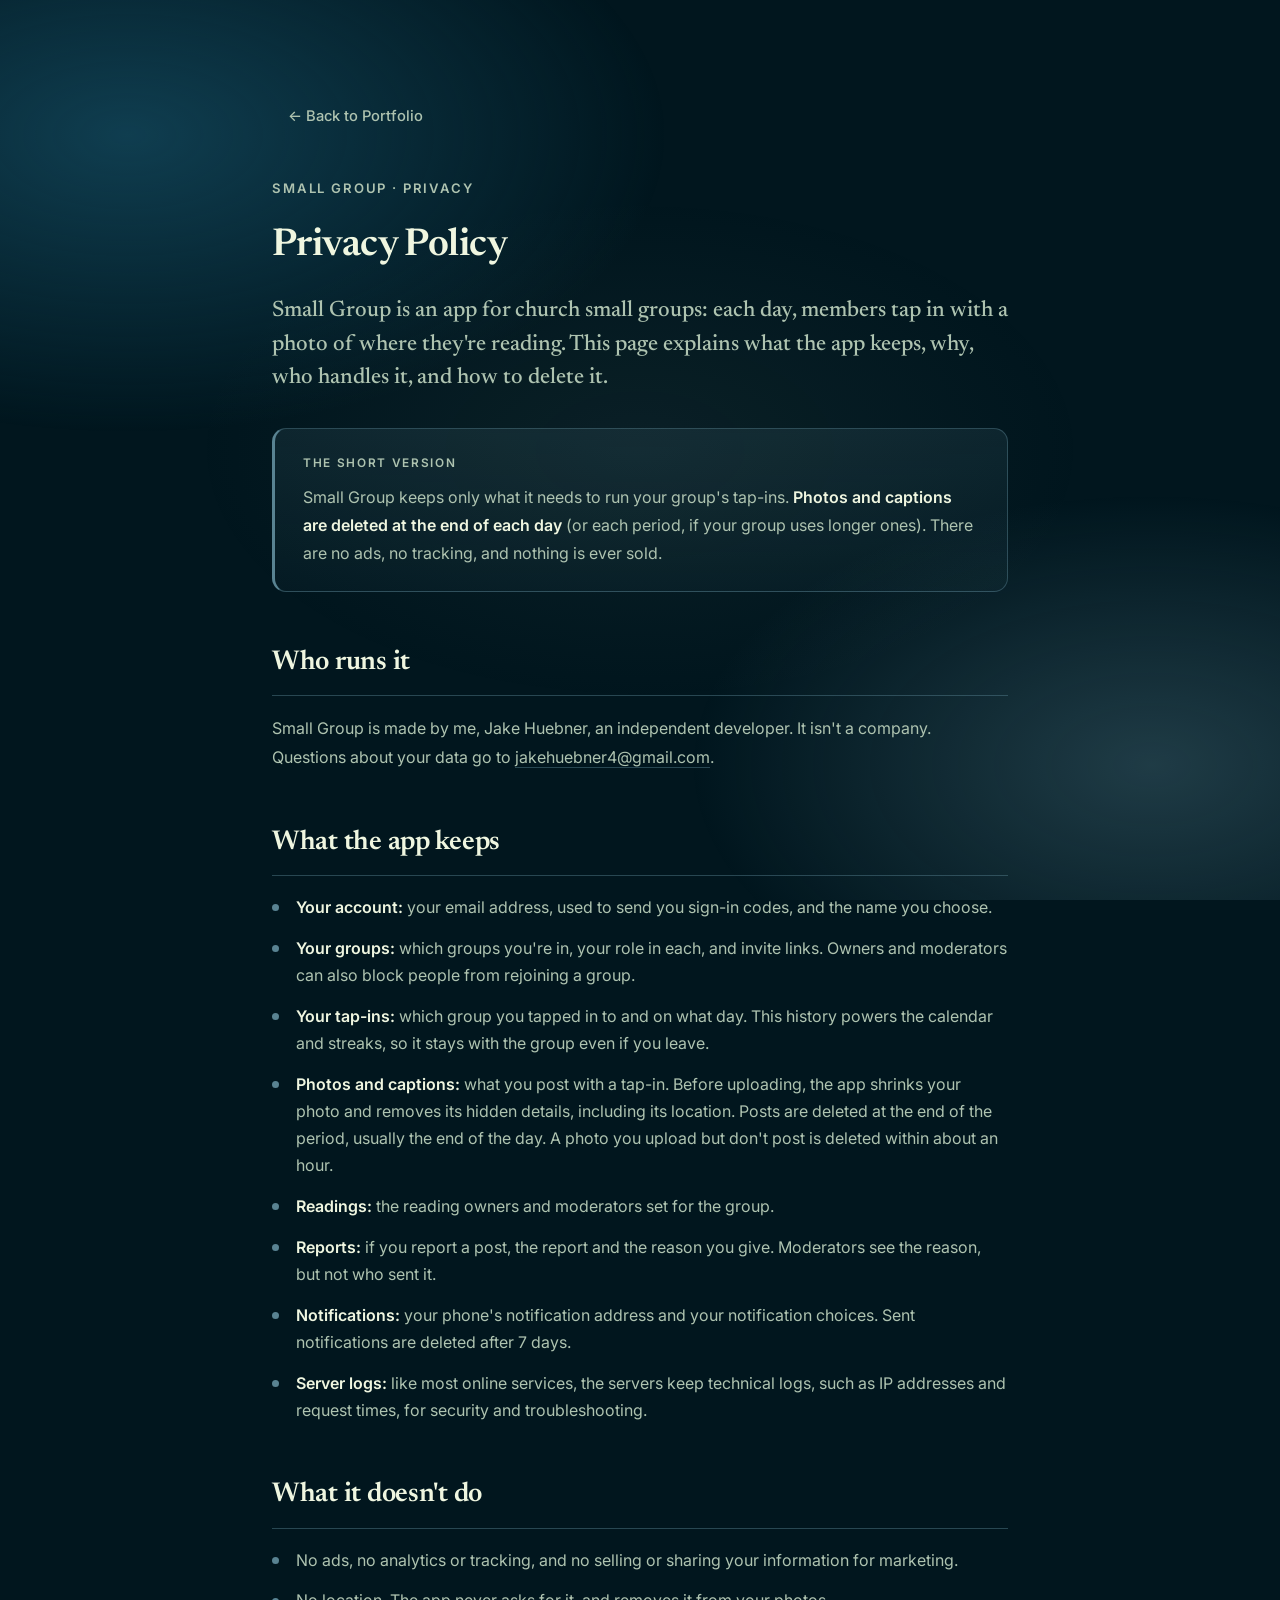
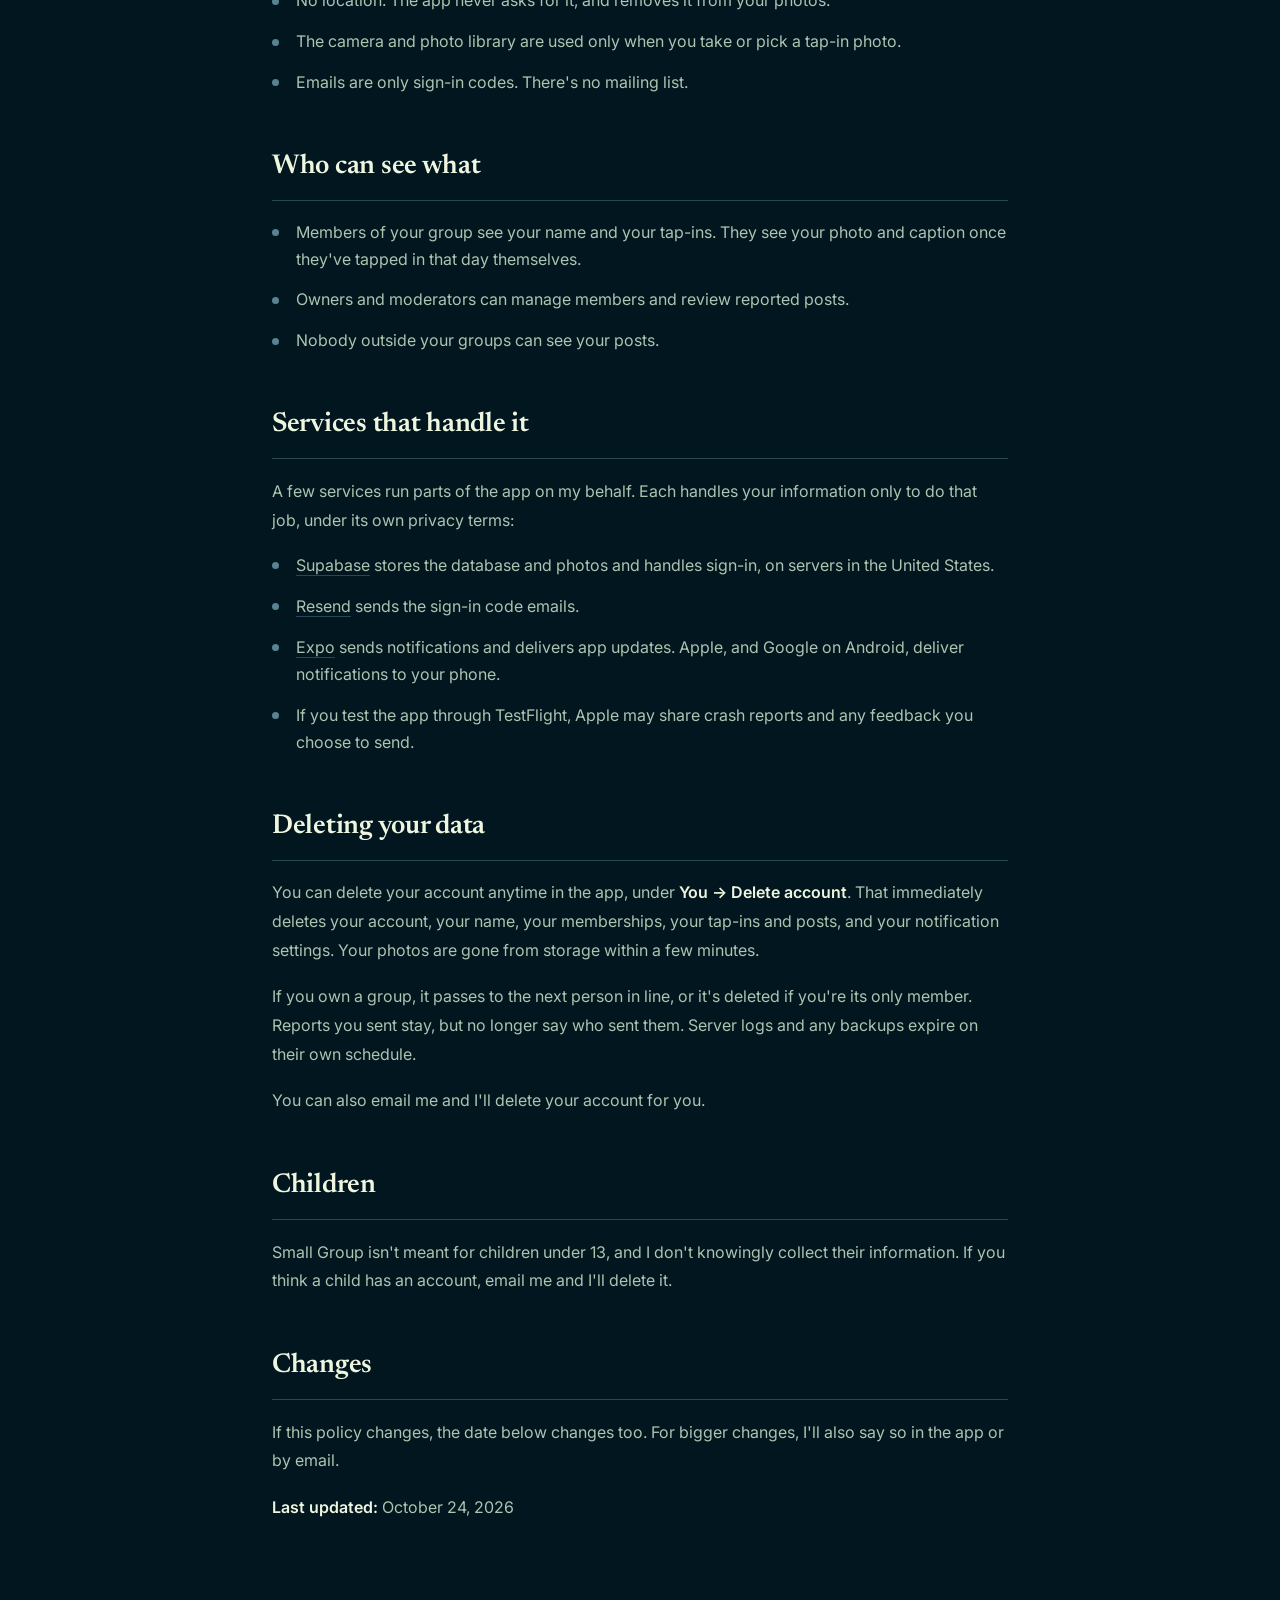
==== small-group/privacy/index.html @ 746203f9 "Add the Small Group privacy policy" ====
<!DOCTYPE html>
<html lang="en">
    <head>
        <meta charset="UTF-8">
        <meta name="viewport" content="width=device-width, initial-scale=1.0">
        <meta name="theme-color" content="#01161E">
        <link rel="icon" type="image/svg+xml" href="../../assets/favicon.svg">

        <title>Small Group Privacy Policy | Jake Huebner</title>
        <meta name="description" content="What the Small Group app keeps, why, who handles it, and how to delete it.">
        <link rel="canonical" href="https://jakeahuebner.com/small-group/privacy/">

        <link rel="preconnect" href="https://fonts.googleapis.com">
        <link rel="preconnect" href="https://fonts.gstatic.com" crossorigin>
        <link href="https://fonts.googleapis.com/css2?family=Inter:wght@300;400;500;600;700&family=Newsreader:opsz,wght@6..72,500;6..72,600;6..72,700&display=swap" rel="stylesheet">

        <link rel="stylesheet" href="../../style.css?v=4">
    </head>

    <body>
        <div class="project-page fade-in">
            <a href="../../index.html" class="back-link">&#8592; Back to Portfolio</a>

            <p class="project-eyebrow">Small Group &middot; Privacy</p>
            <h1 class="project-page-title">Privacy Policy</h1>

            <p class="project-lead">
                Small Group is an app for church small groups: each day, members tap in with a
                photo of where they're reading. This page explains what the app keeps, why,
                who handles it, and how to delete it.
            </p>

            <div class="callout">
                <span class="callout-label">The short version</span>
                <p>
                    Small Group keeps only what it needs to run your group's tap-ins.
                    <strong>Photos and captions are deleted at the end of each day</strong>
                    (or each period, if your group uses longer ones). There are no ads, no
                    tracking, and nothing is ever sold.
                </p>
            </div>

            <section class="project-section">
                <h2>Who runs it</h2>
                <p>
                    Small Group is made by me, Jake Huebner, an independent developer. It isn't
                    a company. Questions about your data go to
                    <a href="mailto:jakehuebner4@gmail.com">jakehuebner4@gmail.com</a>.
                </p>
            </section>

            <section class="project-section">
                <h2>What the app keeps</h2>
                <ul class="project-list">
                    <li><strong>Your account:</strong> your email address, used to send you sign-in codes, and the name you choose.</li>
                    <li><strong>Your groups:</strong> which groups you're in, your role in each, and invite links. Owners and moderators can also block people from rejoining a group.</li>
                    <li><strong>Your tap-ins:</strong> which group you tapped in to and on what day. This history powers the calendar and streaks, so it stays with the group even if you leave.</li>
                    <li><strong>Photos and captions:</strong> what you post with a tap-in. Before uploading, the app shrinks your photo and removes its hidden details, including its location. Posts are deleted at the end of the period, usually the end of the day. A photo you upload but don't post is deleted within about an hour.</li>
                    <li><strong>Readings:</strong> the reading owners and moderators set for the group.</li>
                    <li><strong>Reports:</strong> if you report a post, the report and the reason you give. Moderators see the reason, but not who sent it.</li>
                    <li><strong>Notifications:</strong> your phone's notification address and your notification choices. Sent notifications are deleted after 7 days.</li>
                    <li><strong>Server logs:</strong> like most online services, the servers keep technical logs, such as IP addresses and request times, for security and troubleshooting.</li>
                </ul>
            </section>

            <section class="project-section">
                <h2>What it doesn't do</h2>
                <ul class="project-list">
                    <li>No ads, no analytics or tracking, and no selling or sharing your information for marketing.</li>
                    <li>No location. The app never asks for it, and removes it from your photos.</li>
                    <li>The camera and photo library are used only when you take or pick a tap-in photo.</li>
                    <li>Emails are only sign-in codes. There's no mailing list.</li>
                </ul>
            </section>

            <section class="project-section">
                <h2>Who can see what</h2>
                <ul class="project-list">
                    <li>Members of your group see your name and your tap-ins. They see your photo and caption once they've tapped in that day themselves.</li>
                    <li>Owners and moderators can manage members and review reported posts.</li>
                    <li>Nobody outside your groups can see your posts.</li>
                </ul>
            </section>

            <section class="project-section">
                <h2>Services that handle it</h2>
                <p>
                    A few services run parts of the app on my behalf. Each handles your
                    information only to do that job, under its own privacy terms:
                </p>
                <ul class="project-list">
                    <li><a href="https://supabase.com/privacy" target="_blank" rel="noopener noreferrer">Supabase</a> stores the database and photos and handles sign-in, on servers in the United States.</li>
                    <li><a href="https://resend.com/legal/privacy-policy" target="_blank" rel="noopener noreferrer">Resend</a> sends the sign-in code emails.</li>
                    <li><a href="https://expo.dev/privacy" target="_blank" rel="noopener noreferrer">Expo</a> sends notifications and delivers app updates. Apple, and Google on Android, deliver notifications to your phone.</li>
                    <li>If you test the app through TestFlight, Apple may share crash reports and any feedback you choose to send.</li>
                </ul>
            </section>

            <section class="project-section">
                <h2>Deleting your data</h2>
                <p>
                    You can delete your account anytime in the app, under <strong>You &rarr;
                    Delete account</strong>. That immediately deletes your account, your name,
                    your memberships, your tap-ins and posts, and your notification settings.
                    Your photos are gone from storage within a few minutes.
                </p>
                <p>
                    If you own a group, it passes to the next person in line, or it's deleted if
                    you're its only member. Reports you sent stay, but no longer say who sent
                    them. Server logs and any backups expire on their own schedule.
                </p>
                <p>
                    You can also email me and I'll delete your account for you.
                </p>
            </section>

            <section class="project-section">
                <h2>Children</h2>
                <p>
                    Small Group isn't meant for children under 13, and I don't knowingly collect
                    their information. If you think a child has an account, email me and I'll
                    delete it.
                </p>
            </section>

            <section class="project-section">
                <h2>Changes</h2>
                <p>
                    If this policy changes, the date below changes too. For bigger changes, I'll
                    also say so in the app or by email.
                </p>
                <p><strong>Last updated:</strong> October 24, 2026</p>
            </section>
        </div>
    </body>
</html>
---- style.css ----
/* ===== OCEAN SERENITY PALETTE ===== */

:root
{
    --ink-black: #01161E;
    --dark-teal: #124559;
    --air-force-blue: #598392;
    --ash-grey: #AEC3B0;
    --beige: #EFF6E0;

    --bg-primary: var(--ink-black);
    --bg-surface: var(--dark-teal);
    --bg-elevated: #1a567a;
    --border-subtle: rgba(89, 131, 146, 0.45);
    --border-strong: var(--air-force-blue);

    --text-primary: var(--beige);
    --text-secondary: var(--ash-grey);
    --text-muted: #7a9298;

    --accent: var(--air-force-blue);
    --accent-soft: var(--ash-grey);
    --accent-glow: rgba(89, 131, 146, 0.35);
    --accent-soft-glow: rgba(174, 195, 176, 0.22);

    --font-heading: 'Newsreader', Georgia, serif;
    --font-body: 'Inter', system-ui, sans-serif;

    --radius: 14px;
    --radius-sm: 8px;
    --transition: 0.35s cubic-bezier(0.4, 0, 0.2, 1);
}

/* ===== RESET ===== */

*,
*::before,
*::after
{
    margin: 0;
    padding: 0;
    box-sizing: border-box;
}

html
{
    scroll-behavior: smooth;
    scroll-padding-top: 80px;
}

body
{
    font-family: var(--font-body);
    background-color: var(--bg-primary);
    color: var(--text-primary);
    line-height: 1.7;
    overflow-x: hidden;
    -webkit-font-smoothing: antialiased;
}

/* Painterly background — Ocean Serenity washes flowing across the page */
body::before
{
    content: '';
    position: fixed;
    inset: 0;
    pointer-events: none;
    z-index: 0;
    background-image:
        radial-gradient(ellipse 70% 55% at 10% 15%, rgba(18, 69, 89, 0.85) 0%, transparent 60%),
        radial-gradient(ellipse 60% 50% at 90% 85%, rgba(89, 131, 146, 0.35) 0%, transparent 60%),
        radial-gradient(ellipse 50% 40% at 50% 50%, rgba(174, 195, 176, 0.06) 0%, transparent 70%);
}

body > *
{
    position: relative;
    z-index: 1;
}

::selection
{
    background: rgba(174, 195, 176, 0.25);
    color: var(--beige);
}

/* ===== SCROLL PROGRESS BAR ===== */

#scrollProgress
{
    position: fixed;
    top: 0;
    left: 0;
    height: 2px;
    width: 0%;
    background: var(--air-force-blue);
    z-index: 1001;
    pointer-events: none;
}

/* ===== NAVIGATION ===== */

header
{
    z-index: 1000;
}

#navbar
{
    position: fixed;
    top: 0;
    left: 0;
    right: 0;
    z-index: 1000;
    display: flex;
    align-items: center;
    justify-content: space-between;
    padding: 1.1rem 2rem;
    background: rgba(1, 22, 30, 0.65);
    backdrop-filter: blur(18px) saturate(140%);
    -webkit-backdrop-filter: blur(18px) saturate(140%);
    border-bottom: 1px solid transparent;
    transition: var(--transition);
}

.nav-logo
{
    font-family: var(--font-heading);
    font-size: 1.4rem;
    font-weight: 600;
    color: var(--ash-grey);
    text-decoration: none;
    letter-spacing: 0.02em;
}

.nav-logo:hover
{
    color: var(--beige);
}

.nav-links
{
    display: flex;
    gap: 0.25rem;
    align-items: center;
}

.nav-link
{
    color: var(--text-secondary);
    text-decoration: none;
    padding: 0.5rem 1rem;
    border-radius: var(--radius-sm);
    font-size: 0.88rem;
    font-weight: 500;
    letter-spacing: 0.02em;
    transition: var(--transition);
    position: relative;
}

.nav-link:hover,
.nav-link.active
{
    color: var(--text-primary);
}

.nav-link.active::after
{
    content: '';
    position: absolute;
    bottom: 0;
    left: 50%;
    transform: translateX(-50%);
    width: 22px;
    height: 2px;
    background: var(--accent-soft);
    border-radius: 1px;
}

.nav-cta
{
    margin-left: 0.5rem;
    padding: 0.5rem 1rem;
    border: 1px solid var(--border-strong);
    border-radius: var(--radius-sm);
    color: var(--text-primary);
    font-size: 0.85rem;
}

.nav-cta:hover
{
    border-color: var(--accent-soft);
    color: var(--accent-soft);
    background: rgba(174, 195, 176, 0.06);
}

.nav-toggle
{
    display: none;
    flex-direction: column;
    gap: 5px;
    background: none;
    border: none;
    cursor: pointer;
    padding: 5px;
}

.nav-toggle span
{
    display: block;
    width: 25px;
    height: 2px;
    background: var(--text-primary);
    border-radius: 2px;
    transition: var(--transition);
}

/* ===== HERO / ABOUT (the opening section) ===== */

.hero
{
    min-height: 100vh;
    display: flex;
    align-items: center;
    justify-content: center;
    padding: 8rem 2rem 4rem;
    position: relative;
    overflow: hidden;
}

.hero-grid
{
    position: relative;
    z-index: 1;
    width: 100%;
    max-width: 1120px;
    display: grid;
    grid-template-columns: minmax(0, 1.4fr) minmax(0, 1fr);
    gap: 4rem;
    align-items: center;
}

.hero-content
{
    min-width: 0;
}

/* ===== HEADSHOT ===== */

.hero-photo
{
    display: flex;
    justify-content: center;
    align-items: center;
}

.hero-photo-frame
{
    position: relative;
    width: clamp(240px, 30vw, 340px);
    aspect-ratio: 1 / 1;
    border-radius: 50%;
    padding: 4px;
    background: var(--ash-grey);
    box-shadow: 0 24px 60px rgba(1, 22, 30, 0.55);
}

.hero-photo-img
{
    width: 100%;
    height: 100%;
    border-radius: 50%;
    display: block;
    object-fit: cover;
    background: var(--bg-elevated);
}

.hero-eyebrow
{
    font-family: var(--font-body);
    font-size: 1rem;
    color: var(--ash-grey);
    font-weight: 400;
    margin-bottom: 1rem;
    font-style: italic;
}

.hero-name
{
    font-family: var(--font-heading);
    font-size: clamp(3rem, 8.5vw, 5.5rem);
    font-weight: 600;
    line-height: 1.02;
    letter-spacing: -0.015em;
    color: var(--beige);
    margin-bottom: 0.5rem;
}

.hero-tagline
{
    font-family: var(--font-heading);
    font-size: clamp(1.5rem, 4vw, 2.2rem);
    font-weight: 500;
    line-height: 1.2;
    letter-spacing: -0.01em;
    color: var(--text-secondary);
    margin-bottom: 2rem;
}

.hero-tagline .accent
{
    color: var(--ash-grey);
    font-style: italic;
}

.hero-bio
{
    max-width: 620px;
    margin-bottom: 2.5rem;
}

.hero-bio p
{
    font-size: 1.05rem;
    color: var(--text-secondary);
    line-height: 1.75;
    margin-bottom: 1.1rem;
}

.hero-bio p:last-child
{
    margin-bottom: 0;
}

.hero-bio .highlight
{
    color: var(--text-primary);
    font-weight: 500;
}

.hero-cta
{
    display: flex;
    gap: 0.85rem;
    flex-wrap: wrap;
    align-items: center;
    margin-bottom: 1.75rem;
}

/* ===== HERO CONTACT STRIP ===== */

.hero-contact
{
    display: flex;
    align-items: center;
    flex-wrap: wrap;
    gap: 0.6rem 1rem;
    padding-top: 1.5rem;
    border-top: 1px solid var(--border-subtle);
    font-family: var(--font-body);
    font-size: 0.95rem;
}

.hero-contact-email,
.hero-contact-phone
{
    color: var(--text-secondary);
    text-decoration: none;
    border-bottom: 1px solid transparent;
    transition: var(--transition);
}

.hero-contact-email:hover,
.hero-contact-phone:hover
{
    color: var(--accent-soft);
    border-bottom-color: var(--accent-soft);
}

.hero-contact-sep
{
    color: var(--text-muted);
    opacity: 0.6;
}

.btn
{
    display: inline-flex;
    align-items: center;
    gap: 0.5rem;
    padding: 0.8rem 1.6rem;
    border-radius: var(--radius-sm);
    font-family: var(--font-body);
    font-size: 0.92rem;
    font-weight: 500;
    text-decoration: none;
    transition: var(--transition);
    cursor: pointer;
    border: 1px solid transparent;
    letter-spacing: 0.01em;
}

.btn-primary
{
    background: var(--accent);
    color: var(--beige);
    box-shadow: 0 4px 24px var(--accent-glow);
}

.btn-primary:hover
{
    background: var(--ash-grey);
    color: var(--ink-black);
    transform: translateY(-2px);
    box-shadow: 0 6px 28px var(--accent-soft-glow);
}

.btn-outline
{
    background: transparent;
    color: var(--text-primary);
    border-color: var(--border-strong);
}

.btn-outline:hover
{
    border-color: var(--accent-soft);
    color: var(--accent-soft);
    transform: translateY(-2px);
    background: rgba(174, 195, 176, 0.04);
}

.hero-socials
{
    display: flex;
    gap: 0.25rem;
    margin-left: auto;
}

.hero-socials a
{
    display: inline-flex;
    align-items: center;
    justify-content: center;
    width: 36px;
    height: 36px;
    border-radius: 50%;
    color: var(--text-secondary);
    transition: var(--transition);
}

.hero-socials a:hover
{
    color: var(--accent-soft);
    background: rgba(174, 195, 176, 0.10);
    transform: translateY(-2px);
}

/* faint horizon glow behind hero */
.hero::after
{
    content: '';
    position: absolute;
    bottom: -200px;
    left: 50%;
    transform: translateX(-50%);
    width: 900px;
    height: 500px;
    background: radial-gradient(ellipse at center, rgba(89, 131, 146, 0.22) 0%, transparent 65%);
    pointer-events: none;
    z-index: 0;
}

/* ===== SECTION SHARED ===== */

.section
{
    max-width: 980px;
    margin: 0 auto;
    padding: 6rem 2rem;
}

.section-title
{
    font-family: var(--font-heading);
    font-size: clamp(2rem, 4.5vw, 2.6rem);
    font-weight: 600;
    margin-bottom: 2.5rem;
    letter-spacing: -0.015em;
    color: var(--text-primary);
}

/* ===== SKILLS ===== */

.skills-intro
{
    color: var(--text-secondary);
    max-width: 620px;
    margin-bottom: 2.5rem;
    font-size: 1.02rem;
}

.skills-grid
{
    display: grid;
    grid-template-columns: repeat(2, 1fr);
    gap: 1.25rem;
}

.skill-card
{
    background: var(--bg-surface);
    border: 1px solid var(--border-subtle);
    border-radius: var(--radius);
    padding: 1.5rem 1.6rem;
    transition: var(--transition);
}

.skill-card:hover
{
    border-color: var(--border-strong);
    transform: translateY(-3px);
    box-shadow: 0 10px 30px rgba(1, 22, 30, 0.5);
}

.skill-card h3
{
    font-family: var(--font-heading);
    font-size: 1.15rem;
    font-weight: 600;
    color: var(--beige);
    letter-spacing: -0.01em;
    margin-bottom: 1rem;
}

.skill-tags
{
    display: flex;
    flex-wrap: wrap;
    gap: 0.4rem;
}

.tag
{
    display: inline-block;
    padding: 0.3rem 0.85rem;
    background: rgba(174, 195, 176, 0.06);
    color: var(--ash-grey);
    border-radius: 50px;
    font-size: 0.82rem;
    font-weight: 500;
    border: 1px solid rgba(174, 195, 176, 0.25);
    transition: var(--transition);
    font-family: var(--font-body);
    letter-spacing: 0.01em;
}

.tag:hover
{
    background: rgba(174, 195, 176, 0.14);
    color: var(--beige);
    border-color: rgba(174, 195, 176, 0.35);
}

/* ===== PROJECTS ===== */

.projects-intro
{
    color: var(--text-secondary);
    max-width: 620px;
    margin-bottom: 2.5rem;
    font-size: 1.02rem;
}

.project-card-link
{
    text-decoration: none;
    color: inherit;
    display: block;
}

.projects-grid
{
    display: grid;
    grid-template-columns: repeat(auto-fit, minmax(280px, 1fr));
    gap: 1.25rem;
}

.project-card
{
    background: var(--bg-surface);
    border: 1px solid var(--border-subtle);
    border-radius: var(--radius);
    padding: 1.75rem 1.75rem 1.5rem;
    transition: var(--transition);
    position: relative;
    overflow: hidden;
    height: 100%;
    display: flex;
    flex-direction: column;
}

.project-card::before
{
    content: '';
    position: absolute;
    top: 0;
    left: 0;
    right: 0;
    height: 2px;
    background: var(--ash-grey);
    transform: scaleX(0);
    transform-origin: left;
    transition: transform 0.45s ease;
}

.project-card:hover
{
    border-color: var(--border-strong);
    transform: translateY(-4px);
    box-shadow: 0 14px 40px rgba(1, 22, 30, 0.55);
}

.project-card:hover::before
{
    transform: scaleX(1);
}

.project-card-header
{
    display: flex;
    justify-content: space-between;
    align-items: center;
    margin-bottom: 1rem;
}

.project-icon
{
    width: 40px;
    height: 40px;
    display: inline-flex;
    align-items: center;
    justify-content: center;
    border-radius: 10px;
    background: rgba(89, 131, 146, 0.18);
    color: var(--ash-grey);
    font-size: 1.15rem;
    border: 1px solid rgba(89, 131, 146, 0.30);
}

.project-link-icon
{
    color: var(--text-muted);
    font-size: 1.2rem;
    transition: var(--transition);
    display: inline-block;
}

.project-card:hover .project-link-icon
{
    color: var(--accent-soft);
    transform: translate(3px, -3px);
}

.project-card h3
{
    font-family: var(--font-heading);
    font-size: 1.2rem;
    font-weight: 600;
    color: var(--text-primary);
    margin-bottom: 0.6rem;
    letter-spacing: -0.01em;
}

.project-card p
{
    color: var(--text-secondary);
    font-size: 0.92rem;
    line-height: 1.65;
    margin-bottom: 1.25rem;
    flex-grow: 1;
}

.project-tags
{
    display: flex;
    flex-wrap: wrap;
    gap: 0.4rem;
}

.project-tags .tag
{
    background: rgba(174, 195, 176, 0.08);
    color: var(--ash-grey);
    border-color: rgba(174, 195, 176, 0.20);
}

.project-tags .tag:hover
{
    background: rgba(174, 195, 176, 0.18);
    color: var(--beige);
}

/* "Under construction" badge for placeholder cards */
.project-card.is-placeholder
{
    background: linear-gradient(180deg, var(--bg-surface) 0%, rgba(7, 34, 44, 0.6) 100%);
    border-style: dashed;
    border-color: rgba(89, 131, 146, 0.30);
}

.project-card.is-placeholder h3
{
    color: var(--text-secondary);
}

/* ===== PERSONAL PLACEHOLDER ===== */

.personal-placeholder
{
    background: var(--bg-surface);
    border: 1px dashed var(--border-strong);
    border-radius: var(--radius);
    padding: 3rem 2rem;
    text-align: center;
    display: flex;
    flex-direction: column;
    align-items: center;
    gap: 1rem;
}

.placeholder-text
{
    font-family: var(--font-heading);
    font-size: 1.6rem;
    font-weight: 600;
    color: var(--ash-grey);
    letter-spacing: 0.04em;
}

.placeholder-sub
{
    color: var(--text-muted);
    font-size: 0.95rem;
    font-style: italic;
}

/* ===== PERSONAL / OUTSIDE OF CODE ===== */

.personal-content
{
    max-width: 720px;
}

.personal-content p
{
    color: var(--text-secondary);
    font-size: 1.05rem;
    line-height: 1.85;
    margin-bottom: 1.2rem;
}

.personal-content p:last-child
{
    margin-bottom: 0;
}

.personal-content .highlight
{
    color: var(--text-primary);
    font-weight: 500;
}

.personal-content a
{
    color: var(--ash-grey);
    text-decoration: none;
    border-bottom: 1px solid var(--border-subtle);
    transition: var(--transition);
}

.personal-content a:hover
{
    color: var(--beige);
    border-bottom-color: var(--accent-soft);
}

/* ===== FOOTER (slim) ===== */

footer
{
    border-top: 1px solid var(--border-subtle);
    padding: 2rem;
    text-align: center;
}

.footer-copy
{
    color: var(--text-muted);
    font-size: 0.85rem;
    font-family: var(--font-body);
}

/* ===== BACK TO TOP ===== */

#backToTop
{
    position: fixed;
    bottom: 1.75rem;
    right: 1.75rem;
    width: 44px;
    height: 44px;
    border-radius: 50%;
    background: var(--bg-surface);
    border: 1px solid var(--border-subtle);
    color: var(--text-primary);
    font-size: 1.1rem;
    cursor: pointer;
    opacity: 0;
    visibility: hidden;
    transform: translateY(10px);
    transition: var(--transition);
    z-index: 500;
}

#backToTop.visible
{
    opacity: 1;
    visibility: visible;
    transform: translateY(0);
}

#backToTop:hover
{
    background: var(--accent);
    border-color: var(--accent);
    color: var(--beige);
    box-shadow: 0 6px 20px var(--accent-glow);
    transform: translateY(-3px);
}

/* ===== SCROLL ANIMATIONS ===== */

.animate
{
    opacity: 0;
    transform: translateY(28px);
    transition: opacity 0.7s ease, transform 0.7s ease;
}

.animate.in-view
{
    opacity: 1;
    transform: translateY(0);
}

.animate:nth-child(2)
{
    transition-delay: 0.08s;
}

.animate:nth-child(3)
{
    transition-delay: 0.16s;
}

.animate:nth-child(4)
{
    transition-delay: 0.24s;
}

/* ===== PROJECT DETAIL PAGES ===== */

.project-page
{
    max-width: 800px;
    margin: 0 auto;
    padding: 6rem 2rem 4rem;
    min-height: 100vh;
}

.back-link
{
    display: inline-flex;
    align-items: center;
    gap: 0.5rem;
    color: var(--text-secondary);
    text-decoration: none;
    font-size: 0.92rem;
    font-weight: 500;
    margin-bottom: 2.5rem;
    padding: 0.5rem 1rem;
    border-radius: var(--radius-sm);
    transition: var(--transition);
}

.back-link:hover
{
    color: var(--accent-soft);
    background: rgba(174, 195, 176, 0.06);
}

.project-page-title
{
    font-family: var(--font-heading);
    font-size: 2.4rem;
    font-weight: 600;
    letter-spacing: -0.015em;
    margin-bottom: 1rem;
    color: var(--text-primary);
}

.project-page-tags
{
    display: flex;
    flex-wrap: wrap;
    gap: 0.5rem;
    margin-bottom: 2.5rem;
}

.project-page-body
{
    background: var(--bg-surface);
    border: 1px solid var(--border-subtle);
    border-radius: var(--radius);
    padding: 2.5rem;
}

.project-page-body p
{
    color: var(--text-secondary);
    margin-bottom: 1.25rem;
    line-height: 1.8;
}

.project-page-body p:last-child
{
    margin-bottom: 0;
}

.project-page-placeholder
{
    text-align: center;
    padding: 3rem 2rem;
}

.project-page-placeholder .placeholder-icon
{
    font-size: 3rem;
    margin-bottom: 1.25rem;
    opacity: 0.75;
}

.project-page-placeholder h2
{
    font-family: var(--font-heading);
    font-size: 1.4rem;
    color: var(--text-primary);
    margin-bottom: 1rem;
    font-weight: 600;
}

.project-page-placeholder p
{
    color: var(--text-muted);
    max-width: 420px;
    margin: 0 auto;
}

/* ===== PROJECT DETAIL — RICH CONTENT ===== */

.project-eyebrow
{
    font-family: var(--font-body);
    font-size: 0.82rem;
    font-weight: 600;
    letter-spacing: 0.14em;
    text-transform: uppercase;
    color: var(--ash-grey);
    margin-bottom: 0.9rem;
}

.project-lead
{
    font-family: var(--font-heading);
    font-size: clamp(1.15rem, 2.4vw, 1.4rem);
    font-weight: 500;
    line-height: 1.5;
    color: var(--text-secondary);
    max-width: 60ch;
    margin-bottom: 2rem;
}

.project-links
{
    display: flex;
    flex-wrap: wrap;
    gap: 0.75rem;
    margin-bottom: 3rem;
}

.project-links .btn
{
    font-size: 0.88rem;
}

/* Hero figure (screenshot / chart) */
.project-figure
{
    margin: 0 0 3rem;
    background: var(--bg-surface);
    border: 1px solid var(--border-subtle);
    border-radius: var(--radius);
    padding: 0.75rem;
    overflow: hidden;
}

.project-figure img
{
    display: block;
    width: 100%;
    height: auto;
    border-radius: var(--radius-sm);
}

.project-figure figcaption
{
    color: var(--text-muted);
    font-size: 0.85rem;
    font-style: italic;
    text-align: center;
    padding: 0.85rem 0.5rem 0.35rem;
    line-height: 1.5;
}

/* Stat row */
.stat-grid
{
    display: grid;
    grid-template-columns: repeat(auto-fit, minmax(150px, 1fr));
    gap: 1rem;
    margin-bottom: 3rem;
}

.stat-card
{
    background: var(--bg-surface);
    border: 1px solid var(--border-subtle);
    border-radius: var(--radius);
    padding: 1.4rem 1.5rem;
    transition: var(--transition);
}

.stat-card:hover
{
    border-color: var(--border-strong);
    transform: translateY(-3px);
    box-shadow: 0 10px 30px rgba(1, 22, 30, 0.5);
}

.stat-value
{
    font-family: var(--font-heading);
    font-size: clamp(1.7rem, 4vw, 2.1rem);
    font-weight: 600;
    line-height: 1.1;
    color: var(--beige);
    letter-spacing: -0.01em;
}

.stat-label
{
    display: block;
    margin-top: 0.4rem;
    color: var(--text-secondary);
    font-size: 0.85rem;
    line-height: 1.45;
}

/* Content sections */
.project-section
{
    margin-bottom: 3rem;
}

.project-section h2
{
    font-family: var(--font-heading);
    font-size: clamp(1.4rem, 3vw, 1.7rem);
    font-weight: 600;
    letter-spacing: -0.01em;
    color: var(--text-primary);
    margin-bottom: 1.1rem;
    padding-bottom: 0.6rem;
    border-bottom: 1px solid var(--border-subtle);
}

.project-section p
{
    color: var(--text-secondary);
    line-height: 1.8;
    margin-bottom: 1.1rem;
}

.project-section p:last-child
{
    margin-bottom: 0;
}

.project-section a
{
    color: var(--ash-grey);
    text-decoration: none;
    border-bottom: 1px solid var(--border-subtle);
    transition: var(--transition);
}

.project-section a:hover
{
    color: var(--beige);
    border-bottom-color: var(--accent-soft);
}

.project-section strong
{
    color: var(--text-primary);
    font-weight: 600;
}

.project-section code
{
    font-family: 'SF Mono', 'JetBrains Mono', Menlo, Consolas, monospace;
    font-size: 0.86em;
    color: var(--ash-grey);
    background: rgba(174, 195, 176, 0.08);
    border: 1px solid rgba(174, 195, 176, 0.18);
    border-radius: 5px;
    padding: 0.08em 0.4em;
}

.project-list
{
    list-style: none;
    padding: 0;
}

.project-list li
{
    position: relative;
    padding-left: 1.5rem;
    margin-bottom: 0.85rem;
    color: var(--text-secondary);
    line-height: 1.7;
}

.project-list li::before
{
    content: '';
    position: absolute;
    left: 0;
    top: 0.65em;
    width: 7px;
    height: 7px;
    border-radius: 50%;
    background: var(--accent);
}

.project-list li:last-child
{
    margin-bottom: 0;
}

/* Results table */
.table-wrap
{
    overflow-x: auto;
    border: 1px solid var(--border-subtle);
    border-radius: var(--radius);
    margin-bottom: 1.25rem;
}

.result-table
{
    width: 100%;
    border-collapse: collapse;
    font-size: 0.9rem;
    min-width: 460px;
}

.result-table th,
.result-table td
{
    padding: 0.8rem 1.1rem;
    text-align: left;
    border-bottom: 1px solid var(--border-subtle);
}

.result-table thead th
{
    background: rgba(89, 131, 146, 0.16);
    color: var(--beige);
    font-weight: 600;
    font-size: 0.82rem;
    letter-spacing: 0.02em;
}

.result-table tbody tr:last-child td
{
    border-bottom: none;
}

.result-table tbody tr:hover
{
    background: rgba(174, 195, 176, 0.05);
}

.result-table td
{
    color: var(--text-secondary);
}

.result-table td:first-child
{
    color: var(--text-primary);
    font-weight: 500;
}

.result-table .num
{
    font-variant-numeric: tabular-nums;
}

.result-table .highlight-row td:first-child
{
    color: var(--ash-grey);
}

/* Callout / key insight */
.callout
{
    background: linear-gradient(180deg, rgba(89, 131, 146, 0.14) 0%, rgba(89, 131, 146, 0.05) 100%);
    border: 1px solid var(--border-subtle);
    border-left: 3px solid var(--accent);
    border-radius: var(--radius);
    padding: 1.5rem 1.75rem;
    margin-bottom: 3rem;
}

.callout-label
{
    display: block;
    font-family: var(--font-body);
    font-size: 0.74rem;
    font-weight: 600;
    letter-spacing: 0.14em;
    text-transform: uppercase;
    color: var(--ash-grey);
    margin-bottom: 0.6rem;
}

.callout p
{
    color: var(--text-secondary);
    line-height: 1.75;
    margin: 0;
}

.callout strong
{
    color: var(--beige);
    font-weight: 600;
}

/* Two-column feature grid (e.g. design patterns) */
.feature-grid
{
    display: grid;
    grid-template-columns: repeat(auto-fit, minmax(230px, 1fr));
    gap: 1rem;
}

.feature-card
{
    background: var(--bg-surface);
    border: 1px solid var(--border-subtle);
    border-radius: var(--radius);
    padding: 1.4rem 1.5rem;
    transition: var(--transition);
}

.feature-card:hover
{
    border-color: var(--border-strong);
    transform: translateY(-3px);
    box-shadow: 0 10px 30px rgba(1, 22, 30, 0.5);
}

.feature-card h3
{
    font-family: var(--font-heading);
    font-size: 1.08rem;
    font-weight: 600;
    color: var(--beige);
    margin-bottom: 0.5rem;
    letter-spacing: -0.01em;
}

.feature-card p
{
    color: var(--text-secondary);
    font-size: 0.9rem;
    line-height: 1.65;
    margin: 0;
}

@media screen and (max-width: 600px)
{
    .project-figure
    {
        padding: 0.5rem;
    }
}

/* ===== PAGE TRANSITIONS ===== */

.page-content
{
    opacity: 1;
    transition: opacity 0.3s ease;
}

.page-content.fade-out
{
    opacity: 0;
}

.fade-in
{
    animation: fadeIn 0.5s ease forwards;
}

@keyframes fadeIn
{
    from { opacity: 0; }
    to   { opacity: 1; }
}

/* ===== RESPONSIVE: TABLET ===== */

@media screen and (max-width: 880px)
{
    .skills-grid
    {
        grid-template-columns: 1fr;
    }

    .section
    {
        padding: 4.5rem 1.5rem;
    }

    .hero
    {
        padding: 7rem 1.5rem 4rem;
    }

    .hero-grid
    {
        grid-template-columns: 1fr;
        gap: 2.5rem;
        text-align: center;
    }

    .hero-photo
    {
        order: -1;
    }

    .hero-eyebrow,
    .hero-bio
    {
        margin-left: auto;
        margin-right: auto;
    }

    .hero-eyebrow::before
    {
        display: none;
    }

    .hero-cta
    {
        justify-content: center;
    }

    .hero-contact
    {
        justify-content: center;
    }

    .hero-socials
    {
        margin-left: 0;
        width: 100%;
        justify-content: center;
    }
}

/* ===== RESPONSIVE: MOBILE ===== */

@media screen and (max-width: 600px)
{
    .nav-links
    {
        display: none;
        position: absolute;
        top: 100%;
        left: 0;
        right: 0;
        flex-direction: column;
        background: rgba(1, 22, 30, 0.96);
        backdrop-filter: blur(20px);
        -webkit-backdrop-filter: blur(20px);
        border-bottom: 1px solid var(--border-subtle);
        padding: 1rem;
        gap: 0.25rem;
    }

    .nav-links.open
    {
        display: flex;
    }

    .nav-toggle
    {
        display: flex;
    }

    .nav-link
    {
        padding: 0.75rem 1rem;
    }

    .nav-cta
    {
        margin-left: 0;
        text-align: center;
    }

    .hero
    {
        min-height: auto;
        padding: 7rem 1.25rem 3rem;
    }

    .hero-socials
    {
        margin-left: 0;
    }

    .section
    {
        padding: 3.5rem 1.25rem;
    }

    .projects-grid
    {
        grid-template-columns: 1fr;
    }

    .project-page-body
    {
        padding: 1.75rem;
    }
}

/* ===== RESPONSIVE: SMALL MOBILE ===== */

@media screen and (max-width: 420px)
{
    #navbar
    {
        padding: 0.75rem 1rem;
    }

    .hero-cta
    {
        width: 100%;
    }

    .hero-cta .btn
    {
        flex: 1 1 auto;
        justify-content: center;
    }
}
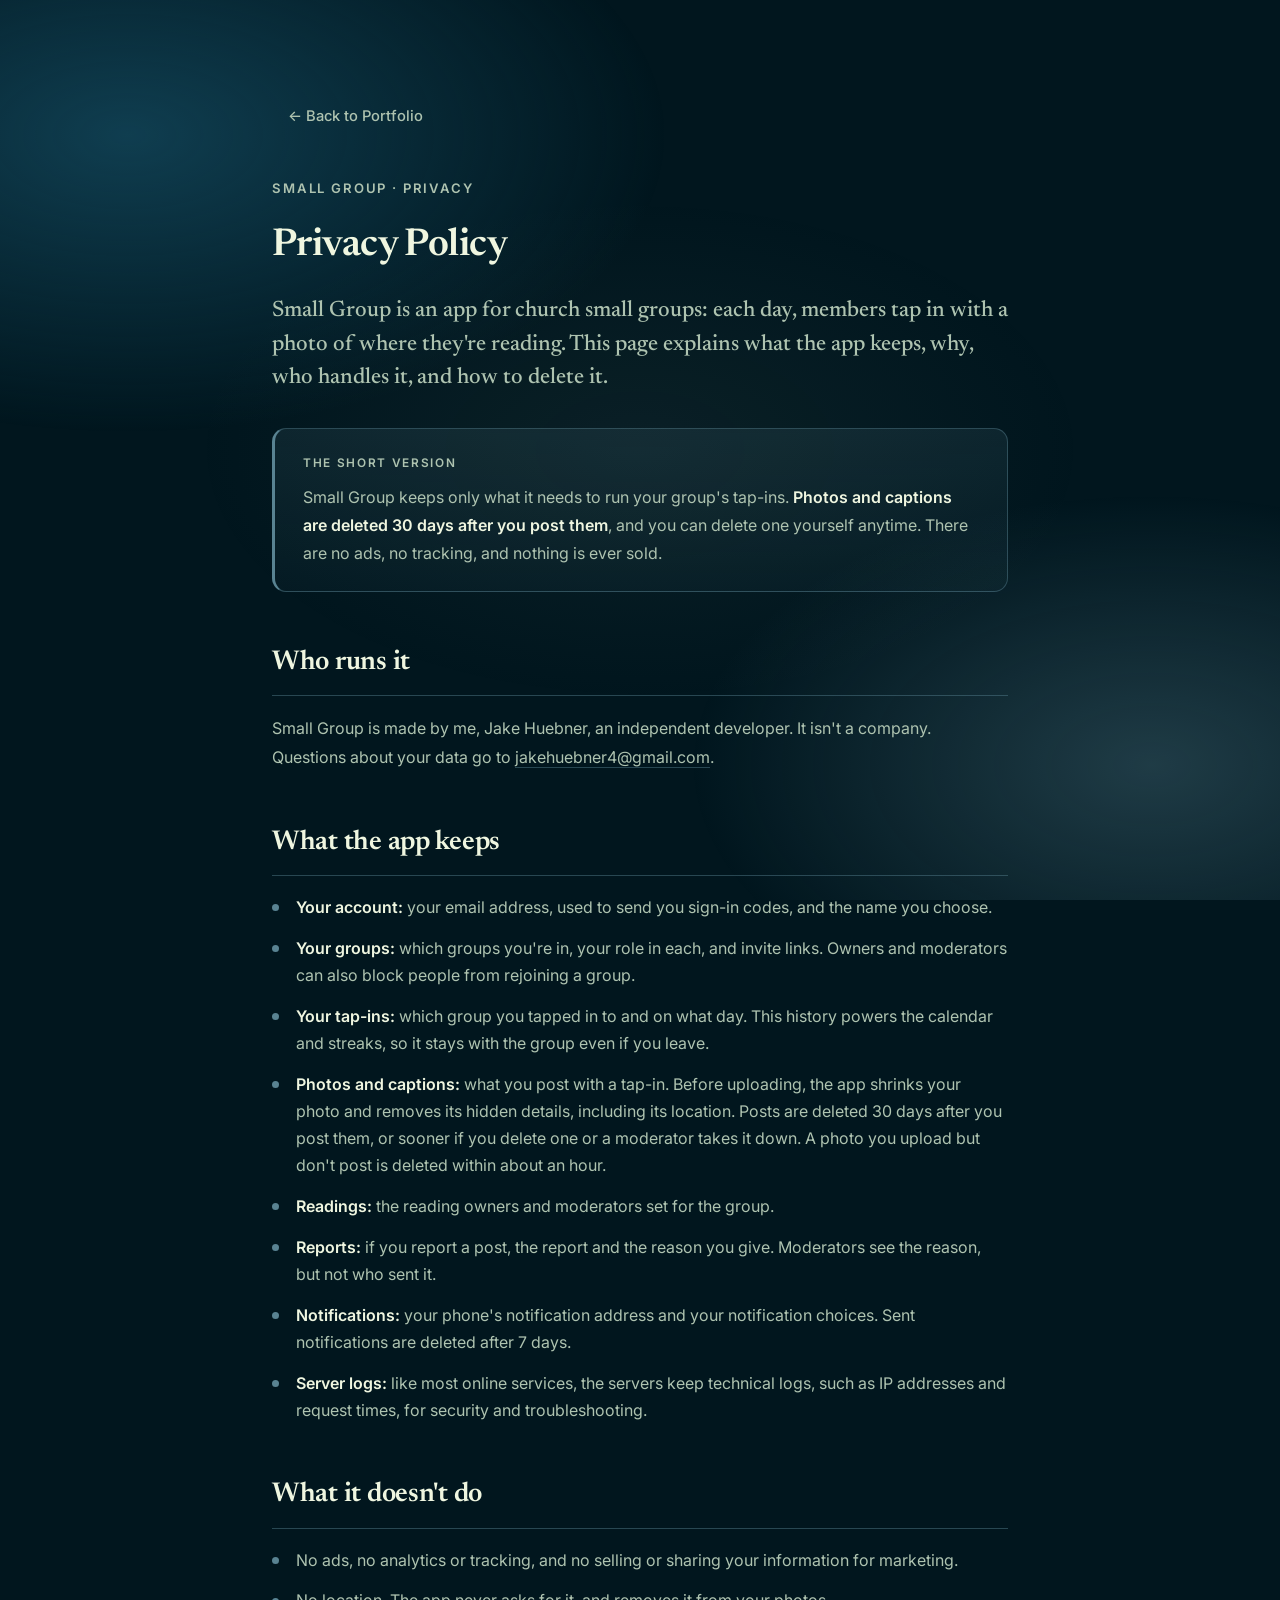
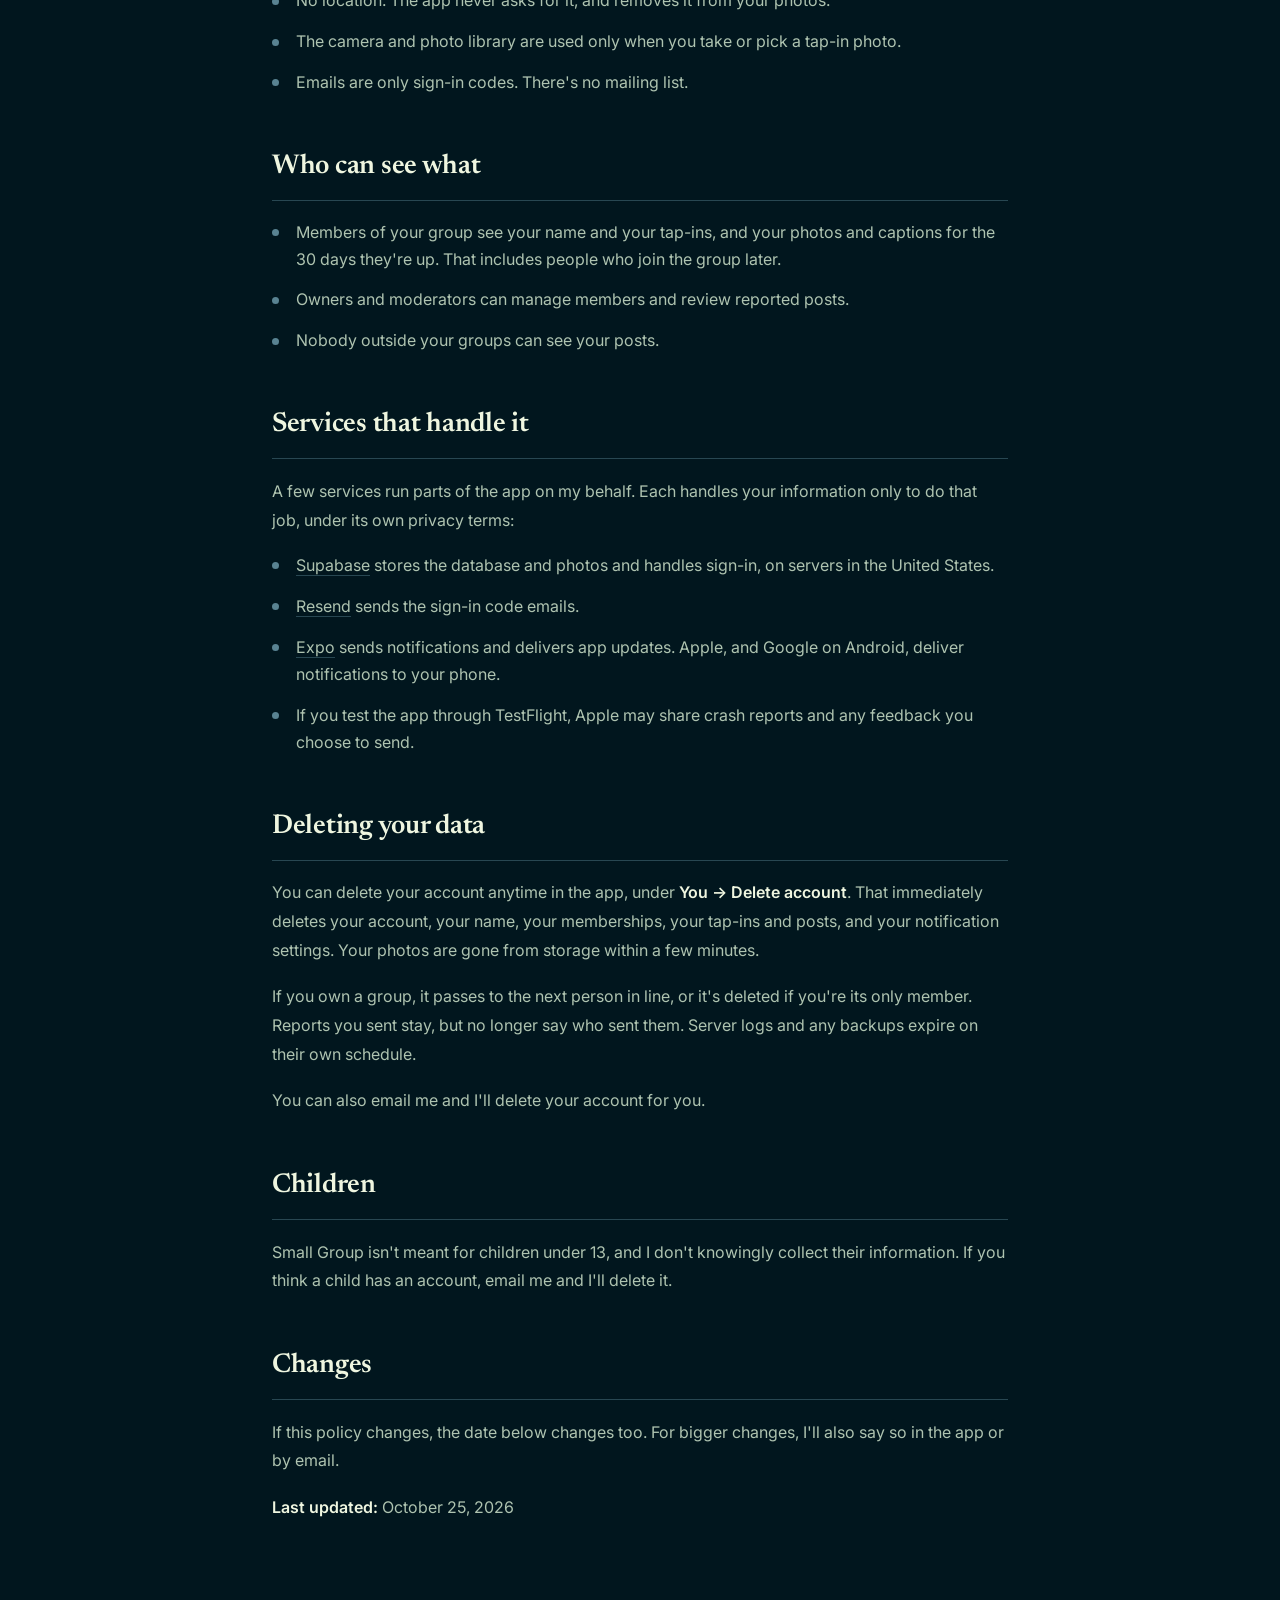
==== commit 3269368b: "Small Group privacy: posts stay up 30 days for the whole group" ====
--- a/small-group/privacy/index.html
+++ b/small-group/privacy/index.html
@@ -34,9 +34,9 @@
                 <span class="callout-label">The short version</span>
                 <p>
                     Small Group keeps only what it needs to run your group's tap-ins.
-                    <strong>Photos and captions are deleted at the end of each day</strong>
-                    (or each period, if your group uses longer ones). There are no ads, no
-                    tracking, and nothing is ever sold.
+                    <strong>Photos and captions are deleted 30 days after you post them</strong>,
+                    and you can delete one yourself anytime. There are no ads, no tracking, and
+                    nothing is ever sold.
                 </p>
             </div>
 
@@ -55,7 +55,7 @@
                     <li><strong>Your account:</strong> your email address, used to send you sign-in codes, and the name you choose.</li>
                     <li><strong>Your groups:</strong> which groups you're in, your role in each, and invite links. Owners and moderators can also block people from rejoining a group.</li>
                     <li><strong>Your tap-ins:</strong> which group you tapped in to and on what day. This history powers the calendar and streaks, so it stays with the group even if you leave.</li>
-                    <li><strong>Photos and captions:</strong> what you post with a tap-in. Before uploading, the app shrinks your photo and removes its hidden details, including its location. Posts are deleted at the end of the period, usually the end of the day. A photo you upload but don't post is deleted within about an hour.</li>
+                    <li><strong>Photos and captions:</strong> what you post with a tap-in. Before uploading, the app shrinks your photo and removes its hidden details, including its location. Posts are deleted 30 days after you post them, or sooner if you delete one or a moderator takes it down. A photo you upload but don't post is deleted within about an hour.</li>
                     <li><strong>Readings:</strong> the reading owners and moderators set for the group.</li>
                     <li><strong>Reports:</strong> if you report a post, the report and the reason you give. Moderators see the reason, but not who sent it.</li>
                     <li><strong>Notifications:</strong> your phone's notification address and your notification choices. Sent notifications are deleted after 7 days.</li>
@@ -76,7 +76,7 @@
             <section class="project-section">
                 <h2>Who can see what</h2>
                 <ul class="project-list">
-                    <li>Members of your group see your name and your tap-ins. They see your photo and caption once they've tapped in that day themselves.</li>
+                    <li>Members of your group see your name and your tap-ins, and your photos and captions for the 30 days they're up. That includes people who join the group later.</li>
                     <li>Owners and moderators can manage members and review reported posts.</li>
                     <li>Nobody outside your groups can see your posts.</li>
                 </ul>
@@ -129,7 +129,7 @@
                     If this policy changes, the date below changes too. For bigger changes, I'll
                     also say so in the app or by email.
                 </p>
-                <p><strong>Last updated:</strong> October 24, 2026</p>
+                <p><strong>Last updated:</strong> October 25, 2026</p>
             </section>
         </div>
     </body>
